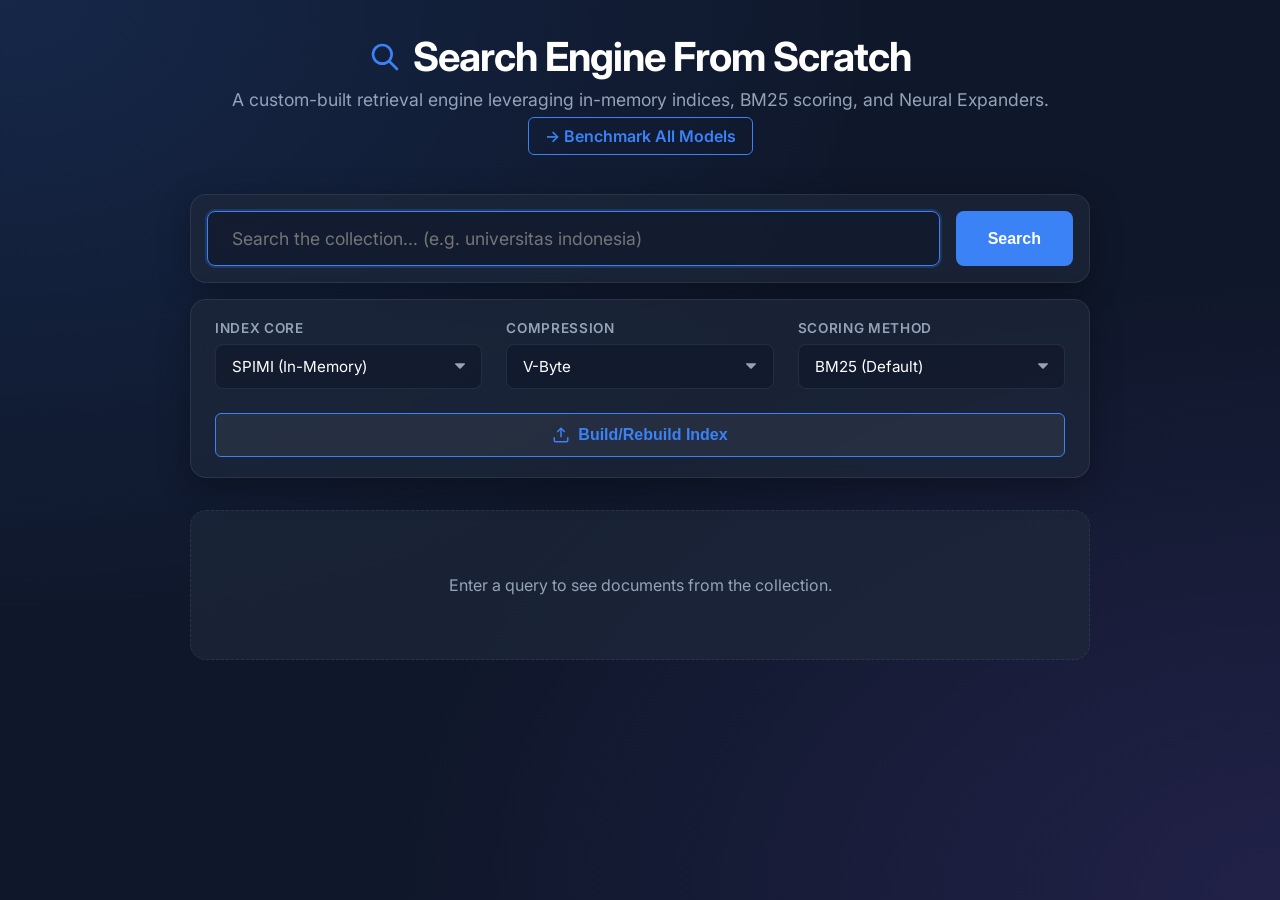
==== templates/index.html @ 11bc22f7 "init" ====
<!DOCTYPE html>
<html lang="en">
<head>
    <meta charset="UTF-8">
    <meta name="viewport" content="width=device-width, initial-scale=1.0">
    <title>Search Engine From Scratch</title>
    <link href="https://fonts.googleapis.com/css2?family=Inter:wght@400;500;600;700&display=swap" rel="stylesheet">
    <link rel="stylesheet" href="/static/style.css">
    <link rel="icon" href="data:,">
</head>
<body>
    <div class="glass-container main-wrapper">
        <header>
            <div class="logo">
                <svg width="32" height="32" viewBox="0 0 24 24" fill="none" class="animate-pulse">
                    <path d="M21 21L15 15M17 10C17 13.866 13.866 17 10 17C6.13401 17 3 13.866 3 10C3 6.13401 6.13401 3 10 3C13.866 3 17 6.13401 17 10Z" stroke="currentColor" stroke-width="2" stroke-linecap="round" stroke-linejoin="round"/>
                </svg>
                <h1>Search Engine From Scratch</h1>
            </div>
            <p class="subtitle">A custom-built retrieval engine leveraging in-memory indices, BM25 scoring, and Neural Expanders.</p>
            <div style="margin-top: 1rem;">
                <a href="/compare" style="font-weight: 600; color: var(--accent); padding: 0.5rem 1rem; border: 1px solid var(--accent); border-radius: 6px; text-decoration: none; transition: 0.2s;">
                    &rarr; Benchmark All Models
                </a>
            </div>
        </header>

        <section class="search-section">
            <div class="search-box glass-panel">
                <input type="text" id="searchInput" placeholder="Search the collection... (e.g. universitas indonesia)" autofocus>
                <button id="searchBtn">
                    <span>Search</span>
                    <div id="spinner" class="spinner hidden"></div>
                </button>
            </div>

            <div class="config-panel glass-panel">
                <div class="config-group">
                    <label for="indexSelect">Index Core</label>
                    <select id="indexSelect">
                        <option value="spimi" selected>SPIMI (In-Memory)</option>
                        <option value="bsbi">BSBI (Blocked Sort)</option>
                    </select>
                </div>
                
                <div class="config-group">
                    <label for="encodingSelect">Compression</label>
                    <select id="encodingSelect">
                        <option value="vbyte" selected>V-Byte</option>
                        <option value="eliasgamma">Elias-Gamma</option>
                        <option value="standard">Standard (No Compression)</option>
                    </select>
                </div>

                <div class="config-group">
                    <label for="scoringSelect">Scoring Method</label>
                    <select id="scoringSelect">
                        <option value="bm25" selected>BM25 (Default)</option>
                        <option value="tfidf">TF-IDF</option>
                        <option value="wand">WAND (Weak AND)</option>
                        <option value="splade">SPLADE (BM25 + Neural Expansion)</option>
                        <option value="colbert">ColBERT (Neural Re-ranker)</option>
                    </select>
                </div>

                <div class="config-group" style="margin-top: auto; display: flex; align-items: flex-end;">
                    <button id="buildIndexBtn" style="width: 100%; padding: 0.75rem; background: rgba(255, 255, 255, 0.05); color: var(--accent); border: 1px solid var(--accent); border-radius: 6px; cursor: pointer; font-weight: 600; display: flex; justify-content: center; align-items: center; gap: 0.5rem; transition: 0.2s;">
                        <svg width="18" height="18" viewBox="0 0 24 24" fill="none" stroke="currentColor" stroke-width="2"><path d="M21 15v4a2 2 0 0 1-2 2H5a2 2 0 0 1-2-2v-4"></path><polyline points="17 8 12 3 7 8"></polyline><line x1="12" y1="3" x2="12" y2="15"></line></svg>
                        <span>Build/Rebuild Index</span>
                    </button>
                </div>
            </div>
        </section>

        <section id="metricsContainer" class="metrics-section hidden">
            <!-- Filled via JS -->
        </section>

        <section id="resultsContainer" class="results-section">
            <div class="empty-state">
                <p>Enter a query to see documents from the collection.</p>
            </div>
        </section>
    </div>

    <!-- Micro-templates for JS injection -->
    <template id="resultCardTemplate">
        <div class="result-card glass-panel fade-in">
            <div class="result-header">
                <span class="doc-id"></span>
                <span class="doc-badge score-badge"></span>
            </div>
            <p class="snippet"></p>
        </div>
    </template>

    <script>
        const searchInput = document.getElementById('searchInput');
        const searchBtn = document.getElementById('searchBtn');
        const spinner = document.getElementById('spinner');
        const resultsContainer = document.getElementById('resultsContainer');
        const metricsContainer = document.getElementById('metricsContainer');
        const template = document.getElementById('resultCardTemplate');

        // Config Elements
        const indexSelect = document.getElementById('indexSelect');
        const encodingSelect = document.getElementById('encodingSelect');
        const scoringSelect = document.getElementById('scoringSelect');

        // Execute search on enter key
        searchInput.addEventListener('keypress', (e) => {
            if (e.key === 'Enter') performSearch();
        });
        
        searchBtn.addEventListener('click', performSearch);

        // Build Index Handler
        const buildIndexBtn = document.getElementById('buildIndexBtn');
        buildIndexBtn.addEventListener('click', async () => {
            const indexType = indexSelect.value;
            const encoding = encodingSelect.value;

            // UI Loading State
            buildIndexBtn.disabled = true;
            buildIndexBtn.style.opacity = '0.5';
            buildIndexBtn.querySelector('span').textContent = 'Building... (~15s)';
            resultsContainer.innerHTML = '';
            metricsContainer.classList.add('hidden');

            try {
                const response = await fetch('/api/build_index', {
                    method: 'POST',
                    headers: { 'Content-Type': 'application/json' },
                    body: JSON.stringify({ index_type: indexType, encoding: encoding })
                });
                
                const data = await response.json();
                
                if (!response.ok) {
                    throw new Error(data.error || 'Failed to build index.');
                }
                
                // Show Success
                resultsContainer.innerHTML = `
                    <div class="glass-panel fade-in" style="background: rgba(34, 197, 94, 0.1); border-color: rgba(34, 197, 94, 0.2); text-align: center; padding: 2rem;">
                        <svg xmlns="http://www.w3.org/2000/svg" width="48" height="48" viewBox="0 0 24 24" fill="none" stroke="#22c55e" stroke-width="2" stroke-linecap="round" stroke-linejoin="round" style="margin-bottom: 1rem;">
                            <circle cx="12" cy="12" r="10"></circle><polyline points="9 12 11 14 15 10"></polyline>
                        </svg>
                        <h3 style="color: #22c55e; margin-bottom: 0.5rem; font-size: 1.5rem;">Index Built Successfully!</h3>
                        <p>${data.message}</p>
                        <p style="font-size: 0.9em; opacity: 0.8; margin-top: 1rem;">Time taken: ${data.time_seconds} seconds</p>
                    </div>
                `;
            } catch (error) {
                renderError(error.message);
            } finally {
                buildIndexBtn.disabled = false;
                buildIndexBtn.style.opacity = '1';
                buildIndexBtn.querySelector('span').textContent = 'Build/Rebuild Index';
            }
        });

        async function performSearch() {
            const query = searchInput.value.trim();
            if (!query) return;

            // UI Loading State
            searchBtn.classList.add('loading');
            spinner.classList.remove('hidden');
            searchBtn.querySelector('span').textContent = 'Searching...';
            resultsContainer.innerHTML = '';
            metricsContainer.classList.add('hidden');

            const payload = {
                query: query,
                index_type: indexSelect.value,
                encoding: encodingSelect.value,
                scoring: scoringSelect.value,
                top_k: 10,
                colbert_candidates: 100
            };

            try {
                const response = await fetch('/api/search', {
                    method: 'POST',
                    headers: { 'Content-Type': 'application/json' },
                    body: JSON.stringify(payload)
                });

                const data = await response.json();

                if (!response.ok) {
                    throw new Error(data.error || 'Unknown error occurred.');
                }

                renderResults(data);
            } catch (error) {
                renderError(error.message);
            } finally {
                // Restore UI state
                searchBtn.classList.remove('loading');
                spinner.classList.add('hidden');
                searchBtn.querySelector('span').textContent = 'Search';
            }
        }

        function renderResults(data) {
            resultsContainer.innerHTML = ''; // clear

            // Show Metrics
            metricsContainer.classList.remove('hidden');
            metricsContainer.innerHTML = `
                <div class="metric glass-panel"><span>Latency</span><strong>${data.latency_seconds}s</strong></div>
                <div class="metric glass-panel"><span>Results</span><strong>${data.count}</strong></div>
                <div class="metric glass-panel"><span>Score Type</span><strong>${data.params.scoring.toUpperCase()}</strong></div>
            `;

            if (data.results.length === 0) {
                resultsContainer.innerHTML = `<div class="empty-state"><p>No relevant documents found.</p></div>`;
                return;
            }

            data.results.forEach((res, i) => {
                const clone = template.content.cloneNode(true);
                clone.querySelector('.doc-id').textContent = res.doc_id;
                clone.querySelector('.score-badge').textContent = `Score: ${res.score}`;
                clone.querySelector('.snippet').textContent = res.snippet;
                
                // Stagger animations
                const card = clone.querySelector('.result-card');
                card.style.animationDelay = `${i * 0.05}s`;
                
                resultsContainer.appendChild(clone);
            });
        }

        function renderError(message) {
            resultsContainer.innerHTML = `
                <div class="error-state glass-panel fade-in">
                    <svg width="24" height="24" viewBox="0 0 24 24" fill="none" stroke="currentColor" stroke-width="2"><circle cx="12" cy="12" r="10"></circle><line x1="12" y1="8" x2="12" y2="12"></line><line x1="12" y1="16" x2="12.01" y2="16"></line></svg>
                    <p>${message}</p>
                </div>
            `;
        }
    </script>
</body>
</html>
---- static/style.css ----
:root {
    --bg-primary: #0f172a;
    --bg-secondary: #1e293b;
    --accent: #3b82f6;
    --accent-hover: #2563eb;
    --text-primary: #f8fafc;
    --text-secondary: #94a3b8;
    --glass-bg: rgba(30, 41, 59, 0.7);
    --glass-border: rgba(255, 255, 255, 0.08);
    --glass-shadow: 0 8px 32px 0 rgba(0, 0, 0, 0.3);
}

* {
    box-sizing: border-box;
    margin: 0;
    padding: 0;
}

body {
    font-family: 'Inter', sans-serif;
    background-color: var(--bg-primary);
    background-image: 
        radial-gradient(at 0% 0%, rgba(59, 130, 246, 0.15) 0px, transparent 50%),
        radial-gradient(at 100% 100%, rgba(139, 92, 246, 0.15) 0px, transparent 50%);
    color: var(--text-primary);
    min-height: 100vh;
    padding: 2rem 1rem;
    overflow-x: hidden;
}

.main-wrapper {
    max-width: 900px;
    margin: 0 auto;
    display: flex;
    flex-direction: column;
    gap: 2rem;
}

header {
    text-align: center;
    margin-bottom: 1rem;
}

.logo {
    display: flex;
    align-items: center;
    justify-content: center;
    gap: 0.75rem;
    color: var(--accent);
    margin-bottom: 0.5rem;
}

.logo h1 {
    font-weight: 700;
    font-size: 2.5rem;
    letter-spacing: -0.025em;
    color: white;
}

.subtitle {
    color: var(--text-secondary);
    font-size: 1.1rem;
}

/* Glass Panels */
.glass-panel {
    background: var(--glass-bg);
    backdrop-filter: blur(12px);
    -webkit-backdrop-filter: blur(12px);
    border: 1px solid var(--glass-border);
    border-radius: 16px;
    box-shadow: var(--glass-shadow);
    padding: 1.5rem;
    transition: transform 0.2s ease, box-shadow 0.2s ease;
}

/* Search Box */
.search-box {
    display: flex;
    gap: 1rem;
    padding: 1rem;
    margin-bottom: 1rem;
}

input[type="text"] {
    flex: 1;
    background: rgba(15, 23, 42, 0.6);
    border: 1px solid var(--glass-border);
    border-radius: 8px;
    padding: 1rem 1.5rem;
    color: white;
    font-size: 1.1rem;
    font-family: inherit;
    outline: none;
    transition: border-color 0.2s, box-shadow 0.2s;
}

input[type="text"]:focus {
    border-color: var(--accent);
    box-shadow: 0 0 0 2px rgba(59, 130, 246, 0.2);
}

button {
    background: var(--accent);
    color: white;
    border: none;
    border-radius: 8px;
    padding: 0 2rem;
    font-weight: 600;
    font-size: 1rem;
    cursor: pointer;
    display: flex;
    align-items: center;
    justify-content: center;
    gap: 0.5rem;
    transition: background-color 0.2s, transform 0.1s;
}

button:hover {
    background: var(--accent-hover);
}

button:active {
    transform: scale(0.98);
}

button.loading {
    background: var(--bg-secondary);
    color: var(--text-secondary);
    cursor: not-allowed;
}

/* Config Dropdowns */
.config-panel {
    display: flex;
    flex-wrap: wrap;
    gap: 1.5rem;
    padding: 1.25rem 1.5rem;
}

.config-group {
    flex: 1;
    min-width: 200px;
    display: flex;
    flex-direction: column;
    gap: 0.5rem;
}

label {
    font-size: 0.85rem;
    text-transform: uppercase;
    letter-spacing: 0.05em;
    color: var(--text-secondary);
    font-weight: 600;
}

select {
    background: rgba(15, 23, 42, 0.6);
    border: 1px solid var(--glass-border);
    color: white;
    padding: 0.75rem 1rem;
    border-radius: 8px;
    font-family: inherit;
    font-size: 0.95rem;
    outline: none;
    cursor: pointer;
    appearance: none;
    background-image: url("data:image/svg+xml;charset=US-ASCII,%3Csvg%20xmlns%3D%22http%3A%2F%2Fwww.w3.org%2F2000%2Fsvg%22%20width%3D%22292.4%22%20height%3D%22292.4%22%3E%3Cpath%20fill%3D%22%2394a3b8%22%20d%3D%22M287%2069.4a17.6%2017.6%200%200%200-13-5.4H18.4c-5%200-9.3%201.8-12.9%205.4A17.6%2017.6%200%200%200%200%2082.2c0%205%201.8%209.3%205.4%2012.9l128%20127.9c3.6%203.6%207.8%205.4%2012.8%205.4s9.2-1.8%2012.8-5.4L287%2095c3.5-3.5%205.4-7.8%205.4-12.8%200-5-1.9-9.2-5.5-12.8z%22%2F%3E%3C%2Fsvg%3E");
    background-repeat: no-repeat;
    background-position: right 1rem top 50%;
    background-size: 0.65rem auto;
}

select:focus {
    border-color: var(--accent);
}

select option {
    background: var(--bg-secondary);
    color: white;
}

/* Metrics */
.metrics-section {
    display: flex;
    gap: 1rem;
}

.metric {
    flex: 1;
    display: flex;
    flex-direction: column;
    align-items: center;
    justify-content: center;
    padding: 1rem;
}

.metric span {
    font-size: 0.8rem;
    color: var(--text-secondary);
    text-transform: uppercase;
    letter-spacing: 0.05em;
    margin-bottom: 0.25rem;
}

.metric strong {
    font-size: 1.5rem;
    color: white;
}

/* Results */
.results-section {
    display: flex;
    flex-direction: column;
    gap: 1rem;
}

.result-card {
    display: flex;
    flex-direction: column;
    gap: 0.75rem;
    padding: 1.5rem;
}

.result-card:hover {
    transform: translateY(-2px);
    box-shadow: 0 12px 40px rgba(0, 0, 0, 0.4);
    border-color: rgba(255, 255, 255, 0.15);
}

.result-header {
    display: flex;
    justify-content: space-between;
    align-items: center;
    border-bottom: 1px solid var(--glass-border);
    padding-bottom: 0.75rem;
}

.doc-id {
    font-family: monospace;
    color: #cbd5e1;
    font-size: 0.95rem;
}

.score-badge {
    background: rgba(59, 130, 246, 0.2);
    color: #60a5fa;
    padding: 0.25rem 0.75rem;
    border-radius: 9999px;
    font-size: 0.85rem;
    font-weight: 600;
}

.snippet {
    color: var(--text-secondary);
    line-height: 1.6;
    font-size: 0.95rem;
}

/* Utilities */
.hidden {
    display: none !important;
}

.empty-state {
    text-align: center;
    padding: 4rem 2rem;
    color: var(--text-secondary);
    background: var(--glass-bg);
    border-radius: 16px;
    border: 1px dashed var(--glass-border);
}

.error-state {
    color: #ef4444;
    display: flex;
    align-items: center;
    justify-content: center;
    gap: 0.75rem;
}

/* Animations */
@keyframes fadeIn {
    from { opacity: 0; transform: translateY(10px); }
    to { opacity: 1; transform: translateY(0); }
}

.fade-in {
    animation: fadeIn 0.4s ease forwards;
    opacity: 0; /* starts hidden for animation */
}

@keyframes pulse {
    0%, 100% { opacity: 1; }
    50% { opacity: 0.5; }
}

.animate-pulse {
    animation: pulse 2s cubic-bezier(0.4, 0, 0.6, 1) infinite;
}

/* Spinner */
.spinner {
    border: 2px solid rgba(255,255,255,0.3);
    border-radius: 50%;
    border-top: 2px solid white;
    width: 1rem;
    height: 1rem;
    animation: spin 1s linear infinite;
}

@keyframes spin {
    0% { transform: rotate(0deg); }
    100% { transform: rotate(360deg); }
}
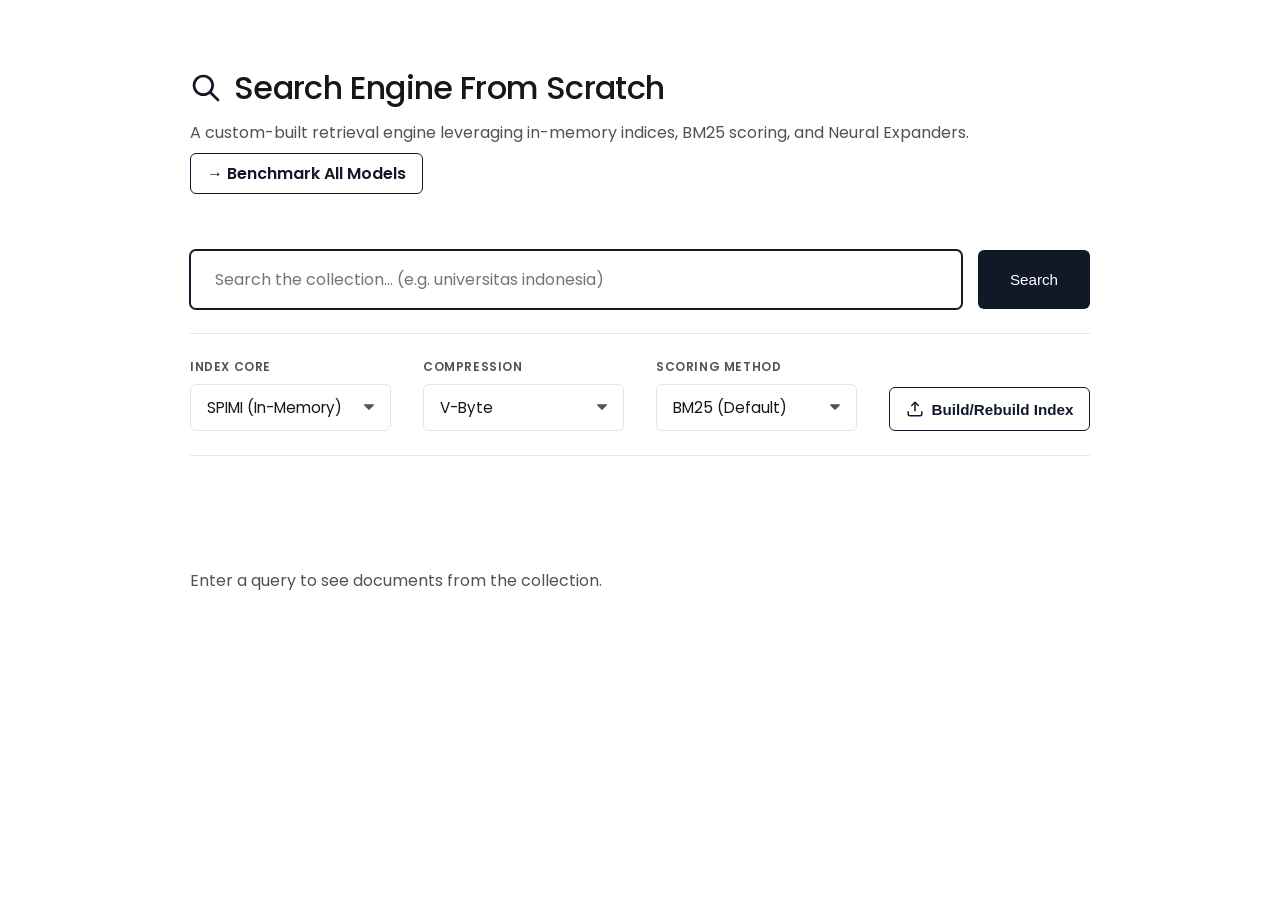
==== commit 14b53972: "adjust ui" ====
--- a/templates/index.html
+++ b/templates/index.html
@@ -4,7 +4,7 @@
     <meta charset="UTF-8">
     <meta name="viewport" content="width=device-width, initial-scale=1.0">
     <title>Search Engine From Scratch</title>
-    <link href="https://fonts.googleapis.com/css2?family=Inter:wght@400;500;600;700&display=swap" rel="stylesheet">
+    <link href="https://fonts.googleapis.com/css2?family=Poppins:wght@400;500;600;700&display=swap" rel="stylesheet">
     <link rel="stylesheet" href="/static/style.css">
     <link rel="icon" href="data:,">
 </head>
--- a/static/style.css
+++ b/static/style.css
@@ -1,13 +1,13 @@
 :root {
-    --bg-primary: #0f172a;
-    --bg-secondary: #1e293b;
-    --accent: #3b82f6;
-    --accent-hover: #2563eb;
-    --text-primary: #f8fafc;
-    --text-secondary: #94a3b8;
-    --glass-bg: rgba(30, 41, 59, 0.7);
-    --glass-border: rgba(255, 255, 255, 0.08);
-    --glass-shadow: 0 8px 32px 0 rgba(0, 0, 0, 0.3);
+    --bg-primary: #ffffff;
+    --bg-secondary: #f4f4f5;
+    --accent: #111827;
+    --accent-hover: #374151;
+    --text-primary: #171717;
+    --text-secondary: #525252;
+    --glass-bg: #ffffff;
+    --glass-border: #e5e5e5;
+    --glass-shadow: 0 2px 4px rgba(0, 0, 0, 0.05);
 }
 
 * {
@@ -17,14 +17,11 @@
 }
 
 body {
-    font-family: 'Inter', sans-serif;
+    font-family: 'Poppins', sans-serif;
     background-color: var(--bg-primary);
-    background-image: 
-        radial-gradient(at 0% 0%, rgba(59, 130, 246, 0.15) 0px, transparent 50%),
-        radial-gradient(at 100% 100%, rgba(139, 92, 246, 0.15) 0px, transparent 50%);
     color: var(--text-primary);
     min-height: 100vh;
-    padding: 2rem 1rem;
+    padding: 4rem 1rem;
     overflow-x: hidden;
 }
 
@@ -33,43 +30,40 @@
     margin: 0 auto;
     display: flex;
     flex-direction: column;
-    gap: 2rem;
+    gap: 3rem;
 }
 
 header {
-    text-align: center;
     margin-bottom: 1rem;
 }
 
 .logo {
     display: flex;
     align-items: center;
-    justify-content: center;
     gap: 0.75rem;
     color: var(--accent);
     margin-bottom: 0.5rem;
 }
 
 .logo h1 {
-    font-weight: 700;
-    font-size: 2.5rem;
-    letter-spacing: -0.025em;
-    color: white;
+    font-weight: 500;
+    font-size: 2rem;
+    letter-spacing: -0.02em;
+    color: var(--text-primary);
 }
 
 .subtitle {
     color: var(--text-secondary);
-    font-size: 1.1rem;
-}
-
-/* Glass Panels */
+    font-size: 1rem;
+    margin-top: 0.25rem;
+}
+
+/* Glass Panels -> Flat Panels */
 .glass-panel {
     background: var(--glass-bg);
-    backdrop-filter: blur(12px);
-    -webkit-backdrop-filter: blur(12px);
     border: 1px solid var(--glass-border);
-    border-radius: 16px;
-    box-shadow: var(--glass-shadow);
+    border-radius: 8px;
+    box-shadow: none;
     padding: 1.5rem;
     transition: transform 0.2s ease, box-shadow 0.2s ease;
 }
@@ -78,18 +72,21 @@
 .search-box {
     display: flex;
     gap: 1rem;
-    padding: 1rem;
-    margin-bottom: 1rem;
+    padding: 0;
+    margin-bottom: 1.5rem;
+    border: none;
+    box-shadow: none;
+    background: transparent;
 }
 
 input[type="text"] {
     flex: 1;
-    background: rgba(15, 23, 42, 0.6);
+    background: var(--glass-bg);
     border: 1px solid var(--glass-border);
-    border-radius: 8px;
+    border-radius: 6px;
     padding: 1rem 1.5rem;
-    color: white;
-    font-size: 1.1rem;
+    color: var(--text-primary);
+    font-size: 1rem;
     font-family: inherit;
     outline: none;
     transition: border-color 0.2s, box-shadow 0.2s;
@@ -97,17 +94,17 @@
 
 input[type="text"]:focus {
     border-color: var(--accent);
-    box-shadow: 0 0 0 2px rgba(59, 130, 246, 0.2);
+    box-shadow: 0 0 0 1px var(--accent);
 }
 
 button {
     background: var(--accent);
     color: white;
     border: none;
-    border-radius: 8px;
+    border-radius: 6px;
     padding: 0 2rem;
-    font-weight: 600;
-    font-size: 1rem;
+    font-weight: 500;
+    font-size: 0.95rem;
     cursor: pointer;
     display: flex;
     align-items: center;
@@ -125,7 +122,7 @@
 }
 
 button.loading {
-    background: var(--bg-secondary);
+    background: var(--glass-border);
     color: var(--text-secondary);
     cursor: not-allowed;
 }
@@ -134,8 +131,15 @@
 .config-panel {
     display: flex;
     flex-wrap: wrap;
-    gap: 1.5rem;
-    padding: 1.25rem 1.5rem;
+    gap: 2rem;
+    padding: 1.5rem 0;
+    border-top: 1px solid var(--glass-border);
+    border-bottom: 1px solid var(--glass-border);
+    margin-bottom: 2rem;
+    background: transparent;
+    border-radius: 0;
+    border-left: none;
+    border-right: none;
 }
 
 .config-group {
@@ -147,7 +151,7 @@
 }
 
 label {
-    font-size: 0.85rem;
+    font-size: 0.75rem;
     text-transform: uppercase;
     letter-spacing: 0.05em;
     color: var(--text-secondary);
@@ -155,17 +159,17 @@
 }
 
 select {
-    background: rgba(15, 23, 42, 0.6);
+    background: var(--glass-bg);
     border: 1px solid var(--glass-border);
-    color: white;
+    color: var(--text-primary);
     padding: 0.75rem 1rem;
-    border-radius: 8px;
+    border-radius: 6px;
     font-family: inherit;
     font-size: 0.95rem;
     outline: none;
     cursor: pointer;
     appearance: none;
-    background-image: url("data:image/svg+xml;charset=US-ASCII,%3Csvg%20xmlns%3D%22http%3A%2F%2Fwww.w3.org%2F2000%2Fsvg%22%20width%3D%22292.4%22%20height%3D%22292.4%22%3E%3Cpath%20fill%3D%22%2394a3b8%22%20d%3D%22M287%2069.4a17.6%2017.6%200%200%200-13-5.4H18.4c-5%200-9.3%201.8-12.9%205.4A17.6%2017.6%200%200%200%200%2082.2c0%205%201.8%209.3%205.4%2012.9l128%20127.9c3.6%203.6%207.8%205.4%2012.8%205.4s9.2-1.8%2012.8-5.4L287%2095c3.5-3.5%205.4-7.8%205.4-12.8%200-5-1.9-9.2-5.5-12.8z%22%2F%3E%3C%2Fsvg%3E");
+    background-image: url("data:image/svg+xml;charset=US-ASCII,%3Csvg%20xmlns%3D%22http%3A%2F%2Fwww.w3.org%2F2000%2Fsvg%22%20width%3D%22292.4%22%20height%3D%22292.4%22%3E%3Cpath%20fill%3D%22%23525252%22%20d%3D%22M287%2069.4a17.6%2017.6%200%200%200-13-5.4H18.4c-5%200-9.3%201.8-12.9%205.4A17.6%2017.6%200%200%200%200%2082.2c0%205%201.8%209.3%205.4%2012.9l128%20127.9c3.6%203.6%207.8%205.4%2012.8%205.4s9.2-1.8%2012.8-5.4L287%2095c3.5-3.5%205.4-7.8%205.4-12.8%200-5-1.9-9.2-5.5-12.8z%22%2F%3E%3C%2Fsvg%3E");
     background-repeat: no-repeat;
     background-position: right 1rem top 50%;
     background-size: 0.65rem auto;
@@ -176,79 +180,75 @@
 }
 
 select option {
-    background: var(--bg-secondary);
-    color: white;
+    background: var(--bg-primary);
+    color: var(--text-primary);
 }
 
 /* Metrics */
 .metrics-section {
     display: flex;
-    gap: 1rem;
+    gap: 1.5rem;
+    margin-bottom: 2rem;
 }
 
 .metric {
     flex: 1;
     display: flex;
     flex-direction: column;
-    align-items: center;
+    align-items: flex-start;
     justify-content: center;
-    padding: 1rem;
+    padding: 1.5rem;
 }
 
 .metric span {
-    font-size: 0.8rem;
+    font-size: 0.75rem;
     color: var(--text-secondary);
     text-transform: uppercase;
     letter-spacing: 0.05em;
-    margin-bottom: 0.25rem;
+    margin-bottom: 0.5rem;
 }
 
 .metric strong {
-    font-size: 1.5rem;
-    color: white;
+    font-size: 2rem;
+    font-weight: 400;
+    color: var(--text-primary);
 }
 
 /* Results */
 .results-section {
     display: flex;
     flex-direction: column;
+    gap: 1.5rem;
+}
+
+.result-card {
+    display: flex;
+    flex-direction: column;
     gap: 1rem;
-}
-
-.result-card {
-    display: flex;
-    flex-direction: column;
-    gap: 0.75rem;
     padding: 1.5rem;
-}
-
-.result-card:hover {
-    transform: translateY(-2px);
-    box-shadow: 0 12px 40px rgba(0, 0, 0, 0.4);
-    border-color: rgba(255, 255, 255, 0.15);
 }
 
 .result-header {
     display: flex;
     justify-content: space-between;
     align-items: center;
-    border-bottom: 1px solid var(--glass-border);
-    padding-bottom: 0.75rem;
+    border-bottom: none;
+    padding-bottom: 0;
 }
 
 .doc-id {
-    font-family: monospace;
-    color: #cbd5e1;
-    font-size: 0.95rem;
+    font-family: inherit;
+    font-weight: 500;
+    color: var(--accent);
+    font-size: 1rem;
 }
 
 .score-badge {
-    background: rgba(59, 130, 246, 0.2);
-    color: #60a5fa;
-    padding: 0.25rem 0.75rem;
-    border-radius: 9999px;
-    font-size: 0.85rem;
-    font-weight: 600;
+    background: var(--bg-secondary);
+    color: var(--text-secondary);
+    padding: 0.25rem 0.5rem;
+    border-radius: 4px;
+    font-size: 0.75rem;
 }
 
 .snippet {
@@ -263,20 +263,22 @@
 }
 
 .empty-state {
-    text-align: center;
-    padding: 4rem 2rem;
-    color: var(--text-secondary);
-    background: var(--glass-bg);
-    border-radius: 16px;
-    border: 1px dashed var(--glass-border);
+    text-align: left;
+    padding: 2rem 0;
+    color: var(--text-secondary);
+    background: transparent;
+    border: none;
+    border-radius: 0;
 }
 
 .error-state {
     color: #ef4444;
     display: flex;
     align-items: center;
-    justify-content: center;
+    justify-content: flex-start;
     gap: 0.75rem;
+    background: transparent;
+    border: 1px solid #ef4444;
 }
 
 /* Animations */
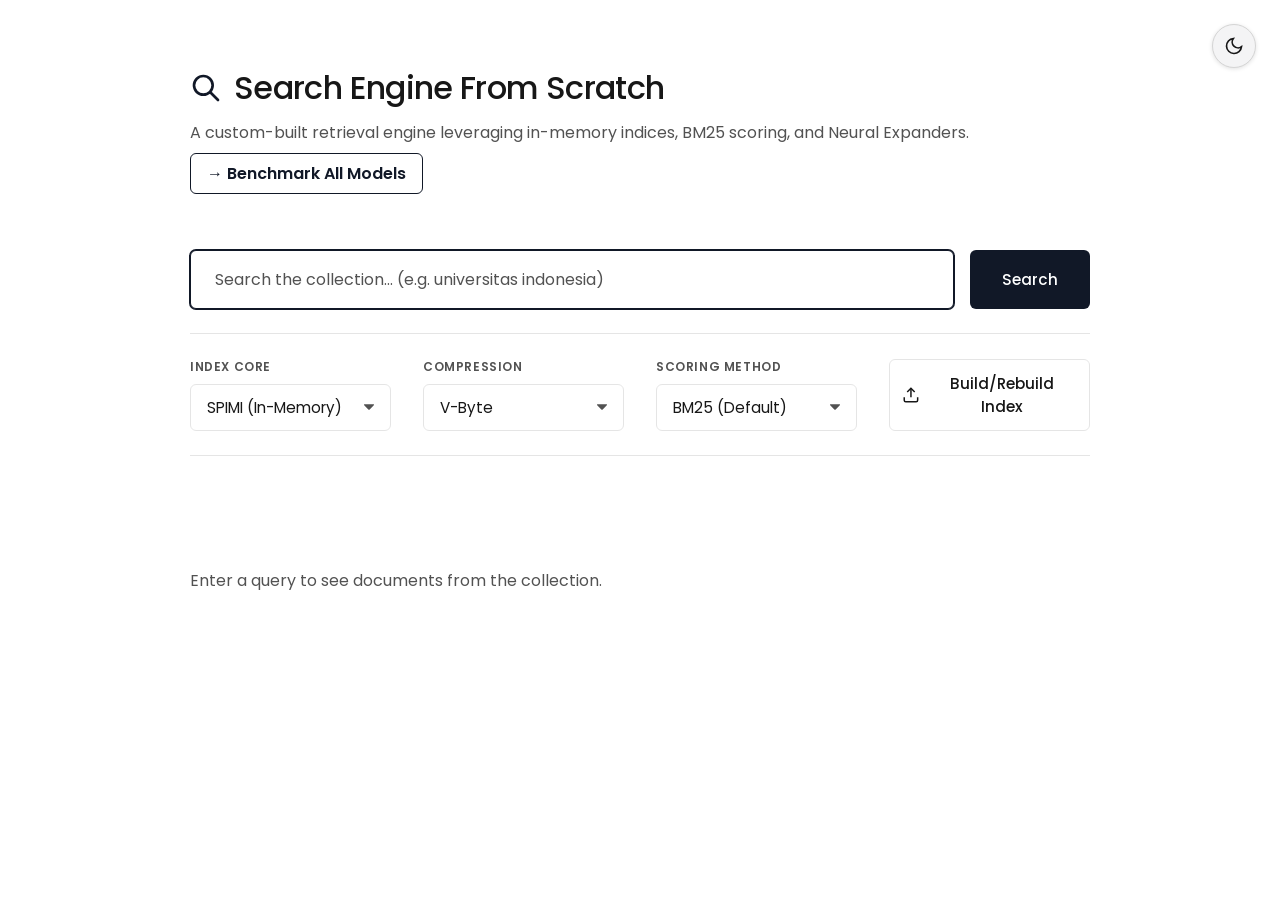
==== commit 1686d7ad: "adjust ui" ====
--- a/templates/index.html
+++ b/templates/index.html
@@ -9,6 +9,8 @@
     <link rel="icon" href="data:,">
 </head>
 <body>
+    <button id="themeToggleBtn"></button>
+
     <div class="glass-container main-wrapper">
         <header>
             <div class="logo">
@@ -64,7 +66,7 @@
                 </div>
 
                 <div class="config-group" style="margin-top: auto; display: flex; align-items: flex-end;">
-                    <button id="buildIndexBtn" style="width: 100%; padding: 0.75rem; background: rgba(255, 255, 255, 0.05); color: var(--accent); border: 1px solid var(--accent); border-radius: 6px; cursor: pointer; font-weight: 600; display: flex; justify-content: center; align-items: center; gap: 0.5rem; transition: 0.2s;">
+                    <button id="buildIndexBtn" class="btn-outline" style="width: 100%; padding: 0.75rem;">
                         <svg width="18" height="18" viewBox="0 0 24 24" fill="none" stroke="currentColor" stroke-width="2"><path d="M21 15v4a2 2 0 0 1-2 2H5a2 2 0 0 1-2-2v-4"></path><polyline points="17 8 12 3 7 8"></polyline><line x1="12" y1="3" x2="12" y2="15"></line></svg>
                         <span>Build/Rebuild Index</span>
                     </button>
@@ -160,6 +162,28 @@
             }
         });
 
+        const themeToggleBtn = document.getElementById('themeToggleBtn');
+        const sunSvg = `<svg width="20" height="20" viewBox="0 0 24 24" fill="none" class="animate-pulse" stroke="currentColor" stroke-width="2" stroke-linecap="round"><circle cx="12" cy="12" r="5"></circle><line x1="12" y1="1" x2="12" y2="3"></line><line x1="12" y1="21" x2="12" y2="23"></line><line x1="4.22" y1="4.22" x2="5.64" y2="5.64"></line><line x1="18.36" y1="18.36" x2="19.78" y2="19.78"></line><line x1="1" y1="12" x2="3" y2="12"></line><line x1="21" y1="12" x2="23" y2="12"></line><line x1="4.22" y1="19.78" x2="5.64" y2="18.36"></line><line x1="18.36" y1="5.64" x2="19.78" y2="4.22"></line></svg>`;
+        const moonSvg = `<svg width="20" height="20" viewBox="0 0 24 24" fill="none" stroke="currentColor" stroke-width="2" stroke-linecap="round"><path d="M21 12.79A9 9 0 1 1 11.21 3 7 7 0 0 0 21 12.79z"></path></svg>`;
+
+        if (localStorage.getItem('theme') === 'dark' || (!localStorage.getItem('theme') && window.matchMedia('(prefers-color-scheme: dark)').matches)) {
+            document.body.classList.add('dark-theme');
+            themeToggleBtn.innerHTML = sunSvg;
+        } else {
+            themeToggleBtn.innerHTML = moonSvg;
+        }
+
+        themeToggleBtn.addEventListener('click', () => {
+            document.body.classList.toggle('dark-theme');
+            if (document.body.classList.contains('dark-theme')) {
+                localStorage.setItem('theme', 'dark');
+                themeToggleBtn.innerHTML = sunSvg;
+            } else {
+                localStorage.setItem('theme', 'light');
+                themeToggleBtn.innerHTML = moonSvg;
+            }
+        });
+
         async function performSearch() {
             const query = searchInput.value.trim();
             if (!query) return;
@@ -170,6 +194,20 @@
             searchBtn.querySelector('span').textContent = 'Searching...';
             resultsContainer.innerHTML = '';
             metricsContainer.classList.add('hidden');
+
+            for (let i = 0; i < 3; i++) {
+                resultsContainer.innerHTML += `
+                    <div class="skeleton-card fade-in" style="animation-delay: ${i * 0.1}s">
+                        <div style="display: flex; justify-content: space-between;">
+                            <div class="skeleton-element" style="height: 1.2rem; width: 40px;"></div>
+                            <div class="skeleton-element" style="height: 1.2rem; width: 80px;"></div>
+                        </div>
+                        <div class="skeleton-element" style="height: 1rem; width: 95%; margin-top: 0.5rem;"></div>
+                        <div class="skeleton-element" style="height: 1rem; width: 85%;"></div>
+                        <div class="skeleton-element" style="height: 1rem; width: 60%;"></div>
+                    </div>
+                `;
+            }
 
             const payload = {
                 query: query,
@@ -224,7 +262,10 @@
                 const clone = template.content.cloneNode(true);
                 clone.querySelector('.doc-id').textContent = res.doc_id;
                 clone.querySelector('.score-badge').textContent = `Score: ${res.score}`;
-                clone.querySelector('.snippet').textContent = res.snippet;
+                
+                // Highlight query tokens
+                const snippetSpan = clone.querySelector('.snippet');
+                snippetSpan.innerHTML = highlightSnippet(res.snippet, searchInput.value);
                 
                 // Stagger animations
                 const card = clone.querySelector('.result-card');
@@ -232,6 +273,20 @@
                 
                 resultsContainer.appendChild(clone);
             });
+        }
+
+        function highlightSnippet(snippet, query) {
+            if (!query || query.trim() === '') return snippet;
+            const tokens = query.trim().split(/\s+/).filter(t => t.length > 0);
+            let highlighted = snippet;
+            
+            // Generate a secure, unique regex for each token, ignoring case
+            tokens.forEach(token => {
+                const safeToken = token.replace(/[-[\]{}()*+?.,\\^$|#\s]/g, '\\$&');
+                const regex = new RegExp(`(${safeToken})`, 'gi');
+                highlighted = highlighted.replace(regex, '<mark style="background: var(--highlight-bg); color: var(--highlight-color); font-weight: 600; padding: 0 0.2rem; border-radius: 3px;">$1</mark>');
+            });
+            return highlighted;
         }
 
         function renderError(message) {
@@ -244,4 +299,4 @@
         }
     </script>
 </body>
-</html>
+</html>
--- a/static/style.css
+++ b/static/style.css
@@ -3,11 +3,41 @@
     --bg-secondary: #f4f4f5;
     --accent: #111827;
     --accent-hover: #374151;
+    --accent-fg: #ffffff;       /* text ON accent-colored buttons */
     --text-primary: #171717;
     --text-secondary: #525252;
     --glass-bg: #ffffff;
     --glass-border: #e5e5e5;
     --glass-shadow: 0 2px 4px rgba(0, 0, 0, 0.05);
+    --toggle-bg: #f4f4f5;
+    --toggle-border: #d4d4d4;
+    --highlight-bg: rgba(0, 0, 0, 0.08);
+    --highlight-color: #111827;
+    --spinner-track: rgba(0, 0, 0, 0.15);
+    --spinner-fill: #111827;
+    --outline-btn-bg: transparent;
+    --outline-btn-bg-hover: rgba(0, 0, 0, 0.05);
+}
+
+body.dark-theme {
+    --bg-primary: #0a0a0a;
+    --bg-secondary: #171717;
+    --accent: #f8fafc;
+    --accent-hover: #e2e8f0;
+    --accent-fg: #0a0a0a;       /* text ON accent-colored buttons in dark mode */
+    --text-primary: #f8fafc;
+    --text-secondary: #a1a1aa;
+    --glass-bg: #111111;
+    --glass-border: #27272a;
+    --glass-shadow: 0 2px 4px rgba(0, 0, 0, 0.4);
+    --toggle-bg: #27272a;
+    --toggle-border: #3f3f46;
+    --highlight-bg: rgba(255, 255, 255, 0.15);
+    --highlight-color: #f8fafc;
+    --spinner-track: rgba(255, 255, 255, 0.2);
+    --spinner-fill: #0a0a0a;
+    --outline-btn-bg: transparent;
+    --outline-btn-bg-hover: rgba(255, 255, 255, 0.05);
 }
 
 * {
@@ -23,6 +53,7 @@
     min-height: 100vh;
     padding: 4rem 1rem;
     overflow-x: hidden;
+    transition: background-color 0.2s, color 0.2s;
 }
 
 .main-wrapper {
@@ -56,6 +87,32 @@
     color: var(--text-secondary);
     font-size: 1rem;
     margin-top: 0.25rem;
+}
+
+/* Theme Toggle Button */
+#themeToggleBtn {
+    position: fixed;
+    top: 1.5rem;
+    right: 1.5rem;
+    background: var(--toggle-bg) !important;
+    border: 1px solid var(--toggle-border) !important;
+    border-radius: 50%;
+    width: 44px;
+    height: 44px;
+    display: flex;
+    align-items: center;
+    justify-content: center;
+    cursor: pointer;
+    color: var(--text-primary) !important;
+    padding: 0;
+    transition: background-color 0.2s, border-color 0.2s, color 0.2s;
+    z-index: 100;
+    box-shadow: 0 1px 4px rgba(0,0,0,0.12);
+}
+
+#themeToggleBtn:hover {
+    background: var(--glass-border) !important;
+    transform: none;
 }
 
 /* Glass Panels -> Flat Panels */
@@ -65,7 +122,7 @@
     border-radius: 8px;
     box-shadow: none;
     padding: 1.5rem;
-    transition: transform 0.2s ease, box-shadow 0.2s ease;
+    transition: background-color 0.2s, border-color 0.2s;
 }
 
 /* Search Box */
@@ -92,19 +149,25 @@
     transition: border-color 0.2s, box-shadow 0.2s;
 }
 
+input[type="text"]::placeholder {
+    color: var(--text-secondary);
+}
+
 input[type="text"]:focus {
     border-color: var(--accent);
     box-shadow: 0 0 0 1px var(--accent);
 }
 
+/* Primary filled button */
 button {
     background: var(--accent);
-    color: white;
+    color: var(--accent-fg);
     border: none;
     border-radius: 6px;
     padding: 0 2rem;
     font-weight: 500;
     font-size: 0.95rem;
+    font-family: inherit;
     cursor: pointer;
     display: flex;
     align-items: center;
@@ -125,6 +188,18 @@
     background: var(--glass-border);
     color: var(--text-secondary);
     cursor: not-allowed;
+}
+
+/* Outline / ghost button (Build Index) */
+.btn-outline {
+    background: var(--outline-btn-bg) !important;
+    color: var(--text-primary) !important;
+    border: 1px solid var(--glass-border) !important;
+    font-weight: 500;
+}
+
+.btn-outline:hover {
+    background: var(--outline-btn-bg-hover) !important;
 }
 
 /* Config Dropdowns */
@@ -171,8 +246,9 @@
     appearance: none;
     background-image: url("data:image/svg+xml;charset=US-ASCII,%3Csvg%20xmlns%3D%22http%3A%2F%2Fwww.w3.org%2F2000%2Fsvg%22%20width%3D%22292.4%22%20height%3D%22292.4%22%3E%3Cpath%20fill%3D%22%23525252%22%20d%3D%22M287%2069.4a17.6%2017.6%200%200%200-13-5.4H18.4c-5%200-9.3%201.8-12.9%205.4A17.6%2017.6%200%200%200%200%2082.2c0%205%201.8%209.3%205.4%2012.9l128%20127.9c3.6%203.6%207.8%205.4%2012.8%205.4s9.2-1.8%2012.8-5.4L287%2095c3.5-3.5%205.4-7.8%205.4-12.8%200-5-1.9-9.2-5.5-12.8z%22%2F%3E%3C%2Fsvg%3E");
     background-repeat: no-repeat;
-    background-position: right 1rem top 50%;
-    background-size: 0.65rem auto;
+    background-position: right 1rem top 50%, 0 0;
+    background-size: 0.65rem auto, 100%;
+    transition: border-color 0.2s;
 }
 
 select:focus {
@@ -239,7 +315,7 @@
 .doc-id {
     font-family: inherit;
     font-weight: 500;
-    color: var(--accent);
+    color: var(--text-primary);
     font-size: 1rem;
 }
 
@@ -281,6 +357,39 @@
     border: 1px solid #ef4444;
 }
 
+/* Skeleton Loader */
+@keyframes shimmer {
+    0% { background-position: -800px 0; }
+    100% { background-position: 800px 0; }
+}
+
+.skeleton-card {
+    background: var(--glass-bg);
+    border: 1px solid var(--glass-border);
+    border-radius: 8px;
+    padding: 1.5rem;
+    display: flex;
+    flex-direction: column;
+    gap: 1rem;
+}
+
+.skeleton-element {
+    background: linear-gradient(90deg, var(--bg-secondary) 25%, var(--glass-border) 50%, var(--bg-secondary) 75%);
+    background-size: 800px 100%;
+    animation: shimmer 1.5s infinite linear;
+    border-radius: 4px;
+}
+
+/* Spinner — uses CSS vars so it works on both themes */
+.spinner {
+    border: 2px solid var(--spinner-track);
+    border-radius: 50%;
+    border-top: 2px solid var(--spinner-fill);
+    width: 1rem;
+    height: 1rem;
+    animation: spin 1s linear infinite;
+}
+
 /* Animations */
 @keyframes fadeIn {
     from { opacity: 0; transform: translateY(10px); }
@@ -289,7 +398,7 @@
 
 .fade-in {
     animation: fadeIn 0.4s ease forwards;
-    opacity: 0; /* starts hidden for animation */
+    opacity: 0;
 }
 
 @keyframes pulse {
@@ -301,17 +410,7 @@
     animation: pulse 2s cubic-bezier(0.4, 0, 0.6, 1) infinite;
 }
 
-/* Spinner */
-.spinner {
-    border: 2px solid rgba(255,255,255,0.3);
-    border-radius: 50%;
-    border-top: 2px solid white;
-    width: 1rem;
-    height: 1rem;
-    animation: spin 1s linear infinite;
-}
-
 @keyframes spin {
     0% { transform: rotate(0deg); }
     100% { transform: rotate(360deg); }
-}
+}
